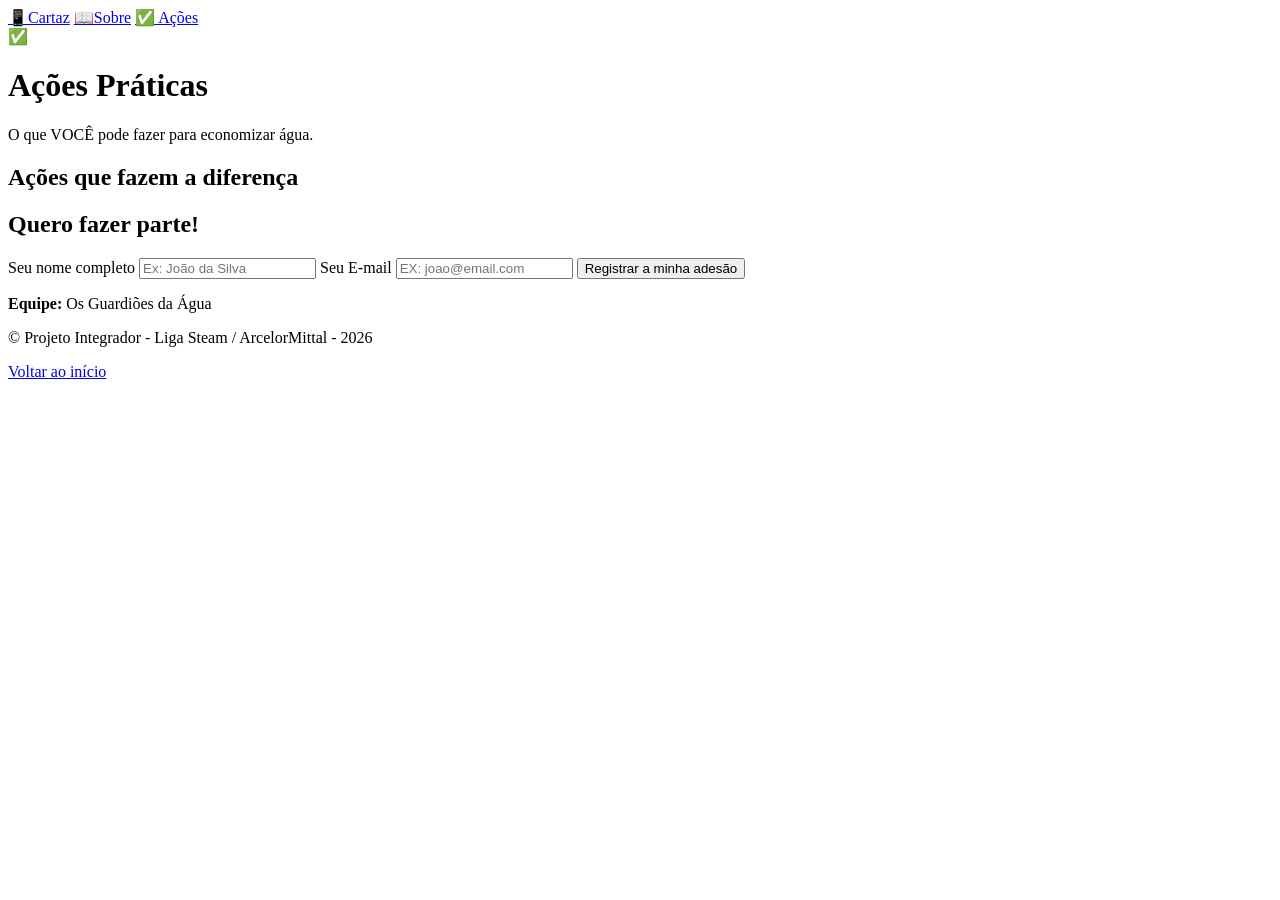
==== acoes.html @ 2d96da13 "Feat: criação página ações" ====
<!DOCTYPE html>
<html lang="pt-BR">
<head>
    <meta charset="UTF-8">
    <meta name="viewport" content="width=device-width, initial-scale=1.0">
    <title>Ações Práticas | O que você pode fazer</title>
    <link rel="icon" href="data:image/svg+xml, <svg xmlns='http://www.w3.org/2000/svg' viewBox='0 0 100 100'><text y='0.9em' font-size='90'>🧐</text></svg>">
</head>
<body>
    <header>
        <nav>
            <a href="index.html">📱Cartaz</a>
            <a href="sobre.html">📖Sobre</a>
            <a href="acoes.html">✅ Ações</a>
        </nav>
        <div>✅</div>
        <h1>Ações Práticas</h1>
        <p>O que VOCÊ pode fazer para economizar água.</p>
    </header>

    <main>
        <section>
            <h2>Ações que fazem a diferença</h2>
            <div>
            </div>
        </section>

        <section>
            <div>
                <h2>Quero fazer parte!</h2>
                <form action="">

                    <label for="nome">Seu nome completo</label>
                    <input type="text" id="nome" required placeholder="Ex: João da Silva">

                    <label for="email">Seu E-mail</label>
                    <input type="email" id="email" required placeholder="EX: joao@email.com">

                    <button type="submit">Registrar a minha adesão</button>

                </form>
            </div>
        </section>

    </main>
    
    <footer>
        <p><strong>Equipe:</strong> Os Guardiões da Água</p>
        <p>&copy; Projeto Integrador - Liga Steam / ArcelorMittal -  2026</p>
        <a href="#">Voltar ao início</a>
    </footer>
</body>
</html>
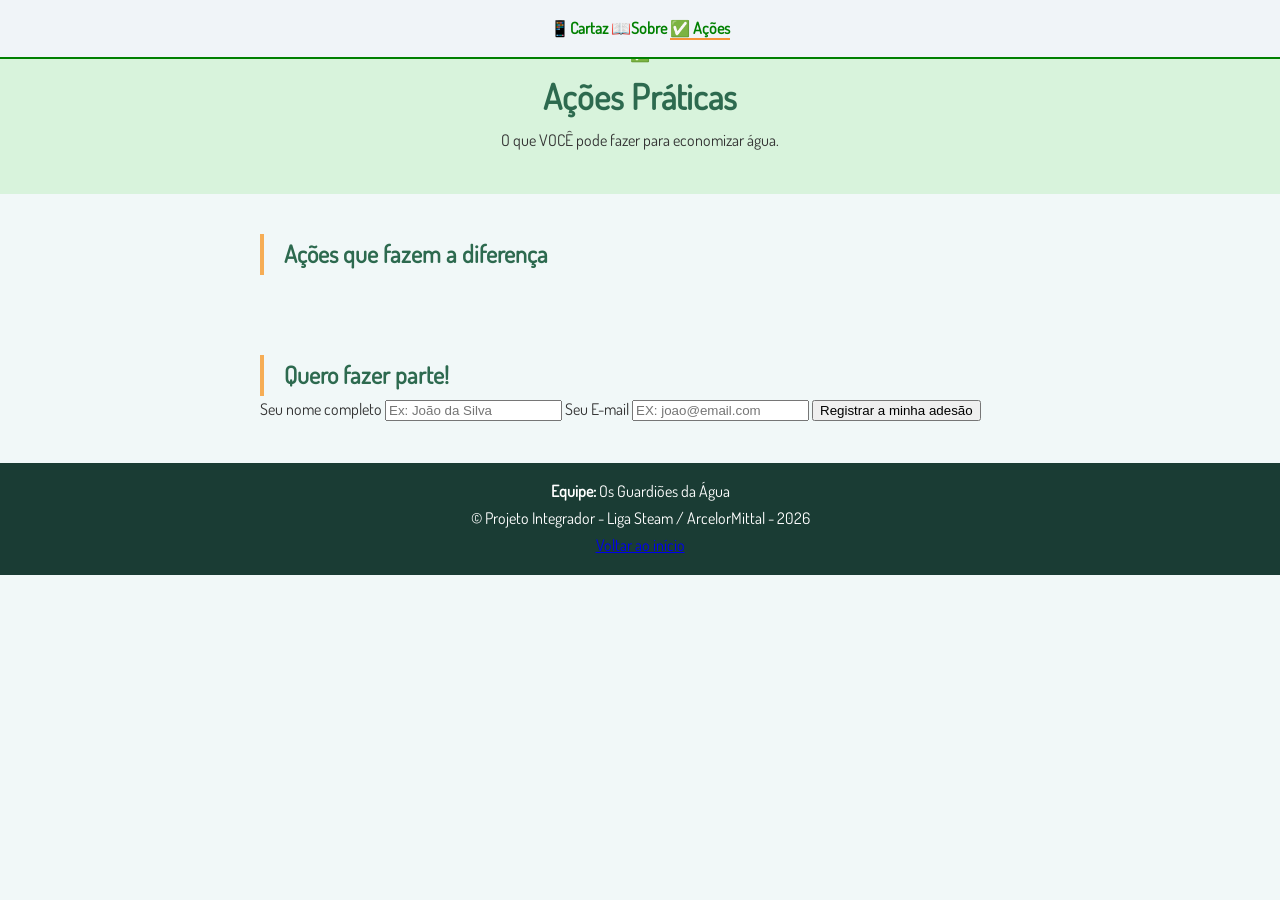
==== commit 8d437600: "style: Home e página de sobre" ====
--- a/acoes.html
+++ b/acoes.html
@@ -4,14 +4,16 @@
     <meta charset="UTF-8">
     <meta name="viewport" content="width=device-width, initial-scale=1.0">
     <title>Ações Práticas | O que você pode fazer</title>
+    <link rel="stylesheet" href="/assets/css/style.css">
+
     <link rel="icon" href="data:image/svg+xml, <svg xmlns='http://www.w3.org/2000/svg' viewBox='0 0 100 100'><text y='0.9em' font-size='90'>🧐</text></svg>">
 </head>
 <body>
     <header>
-        <nav>
+        <nav class="menu-navegacao">
             <a href="index.html">📱Cartaz</a>
             <a href="sobre.html">📖Sobre</a>
-            <a href="acoes.html">✅ Ações</a>
+            <a href="acoes.html" class="ativo">✅ Ações</a>
         </nav>
         <div>✅</div>
         <h1>Ações Práticas</h1>
--- a/assets/css/style.css
+++ b/assets/css/style.css
@@ -0,0 +1,121 @@
+@font-face {
+    font-family: "Dosis";
+    src: url(/assets/fonts/Dosis-VariableFont_wght.ttf) format("truetype");
+    font-weight: normal;
+}
+
+* {
+    margin: 0px;
+    box-sizing: border-box;
+}
+
+body{
+    font-family: 'Dosis';
+    color: #333333;
+    background-color: rgb(241, 248, 248);
+    line-height: 1.7;
+}
+
+header{
+    background-color: #d8f3dc;
+    text-align: center;
+    padding: 40px 20px;
+}
+
+.menu-navegacao{
+    background-color: #f0f4f8;
+    padding: 15px;
+    border-bottom: 2px solid green;
+    position: fixed;
+    top: 0;
+    left: 0;
+    width: 100vw;
+    z-index: 100;
+}
+
+.menu-navegacao a{
+    margin: 0;
+    color: green;
+    text-decoration: none;
+    font-weight: bold;
+    transition: 0.5s;
+}
+
+.menu-navegacao a:hover, .ativo{
+    border-bottom: 2px solid #f69337;
+}
+
+.emoji{
+    font-size: 80px;
+    margin-bottom: 10px;
+}
+
+h1{
+    color: #2d6a4f;
+    font-size: 2.2em;
+    margin: 0px 10px;
+}
+
+/* ----------- MAIN ----------- */
+
+section{
+    padding: 40px 20px;
+    max-width: 800px;
+    margin: 0 auto;
+}
+
+.secao-cinza{
+    background-color: #ffffff;
+    max-width: 100%;
+}
+
+.container-central{
+    max-width: 800px;
+    margin: 0 auto;
+}
+
+h2{
+    color: #2d6a4f;
+    border-left: 4px solid #f6ad55;
+    padding-left: 20px;
+}
+
+/* lista e itens da lista */ 
+ul{
+    list-style: none;
+    padding: 0;
+    margin-top: 15px;
+}
+
+li{
+    background-color: #e6f4ea;
+    padding: 12px 18px;
+    margin-bottom: 8px;
+    border-radius: 8px;
+    border-left: 5px solid #2d6a4f;
+}
+
+footer{
+    background-color: #1a3c34;
+    color: white;
+    text-align: center;
+    cursor: default;
+    padding: 15px;
+}
+
+.botao{
+    display: inline-block;
+    background-color: #f69337;
+    color: black;
+    padding: 10px 20px;
+    border-radius: 30px;
+    text-decoration: none;
+    font-weight: bold;
+    margin: 15px 0;
+}
+
+span{
+    font-weight: bold;
+    font-size: 15px;
+    color: #326d0d;
+}
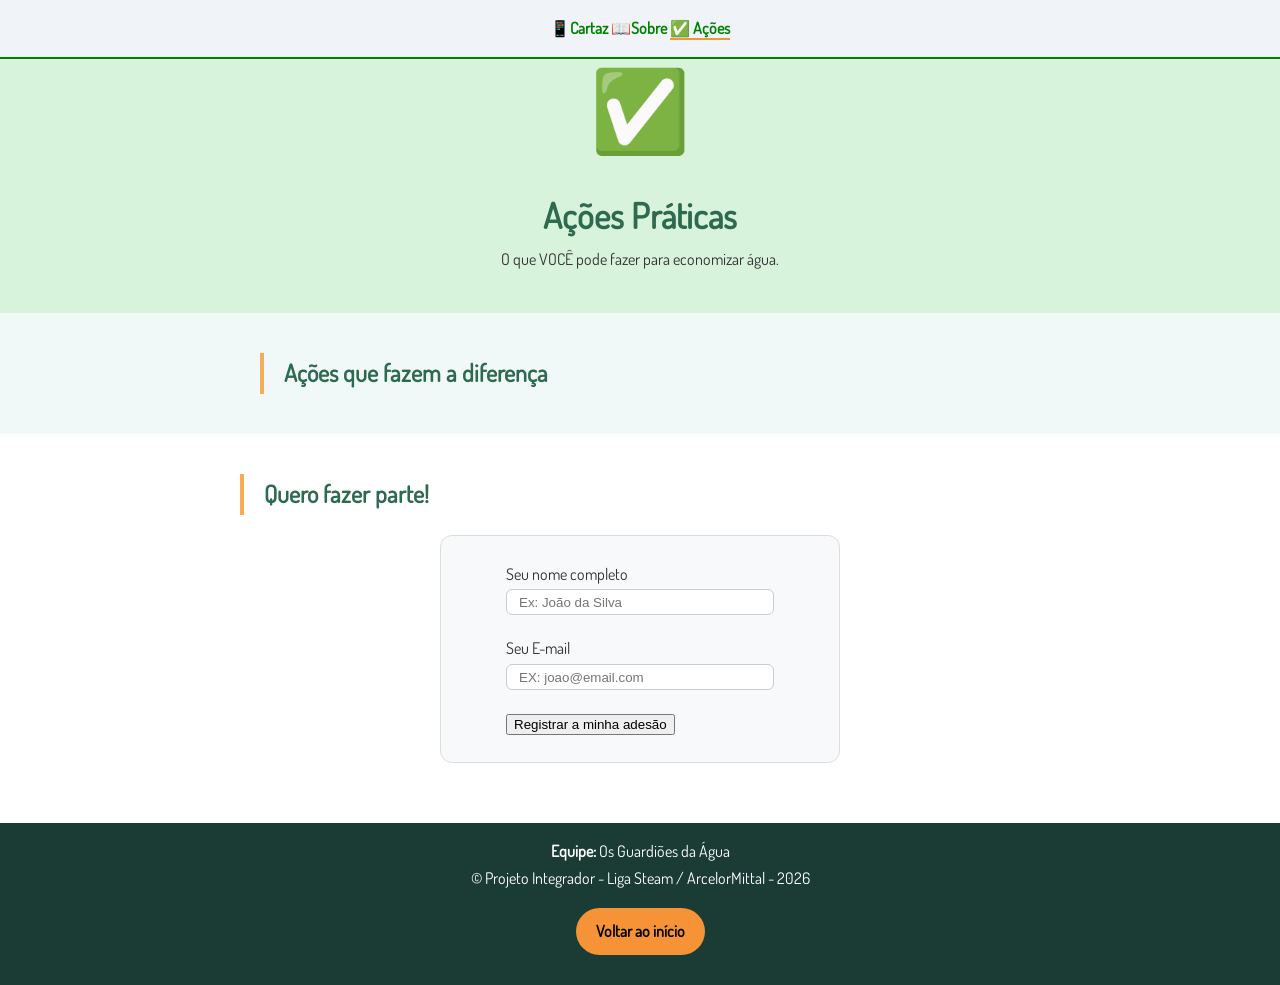
==== commit e2a4b4c9: "feat: criando arrays de objetos" ====
--- a/acoes.html
+++ b/acoes.html
@@ -5,6 +5,8 @@
     <meta name="viewport" content="width=device-width, initial-scale=1.0">
     <title>Ações Práticas | O que você pode fazer</title>
     <link rel="stylesheet" href="/assets/css/style.css">
+        <script src="/assets/js/script.js" defer></script>
+
 
     <link rel="icon" href="data:image/svg+xml, <svg xmlns='http://www.w3.org/2000/svg' viewBox='0 0 100 100'><text y='0.9em' font-size='90'>🧐</text></svg>">
 </head>
@@ -15,7 +17,7 @@
             <a href="sobre.html">📖Sobre</a>
             <a href="acoes.html" class="ativo">✅ Ações</a>
         </nav>
-        <div>✅</div>
+        <div class="emoji" role="img" aria-label="Ações práticas">✅</div>
         <h1>Ações Práticas</h1>
         <p>O que VOCÊ pode fazer para economizar água.</p>
     </header>
@@ -23,14 +25,14 @@
     <main>
         <section>
             <h2>Ações que fazem a diferença</h2>
-            <div>
+            <div class="lista-acoes" id="container-acoes">
             </div>
         </section>
 
-        <section>
-            <div>
+        <section class="secao-cinza">
+            <div class="container-central">
                 <h2>Quero fazer parte!</h2>
-                <form action="">
+                <form class="formulario" id="formulario-adesao" action="">
 
                     <label for="nome">Seu nome completo</label>
                     <input type="text" id="nome" required placeholder="Ex: João da Silva">
@@ -49,7 +51,7 @@
     <footer>
         <p><strong>Equipe:</strong> Os Guardiões da Água</p>
         <p>&copy; Projeto Integrador - Liga Steam / ArcelorMittal -  2026</p>
-        <a href="#">Voltar ao início</a>
+        <a href="#" class="botao">Voltar ao início</a>
     </footer>
 </body>
 </html>
--- a/assets/css/style.css
+++ b/assets/css/style.css
@@ -119,3 +119,25 @@
     font-size: 15px;
     color: #326d0d;
 }
+
+.lista-acoes{
+    display: grid;
+}
+
+.formulario{
+    max-width: 400px;
+    margin: 20px auto;
+    padding: 25px 65px;
+    background-color: #f8f9fa;
+    border-radius: 12px;
+    border: 1px solid #ddd;
+}
+
+.formulario input{
+    width: 100%;
+    padding: 12px;
+    margin-bottom: 20px;
+    border: 1px solid #ccc;
+    border-radius: 6px;
+    height: 15px;
+}
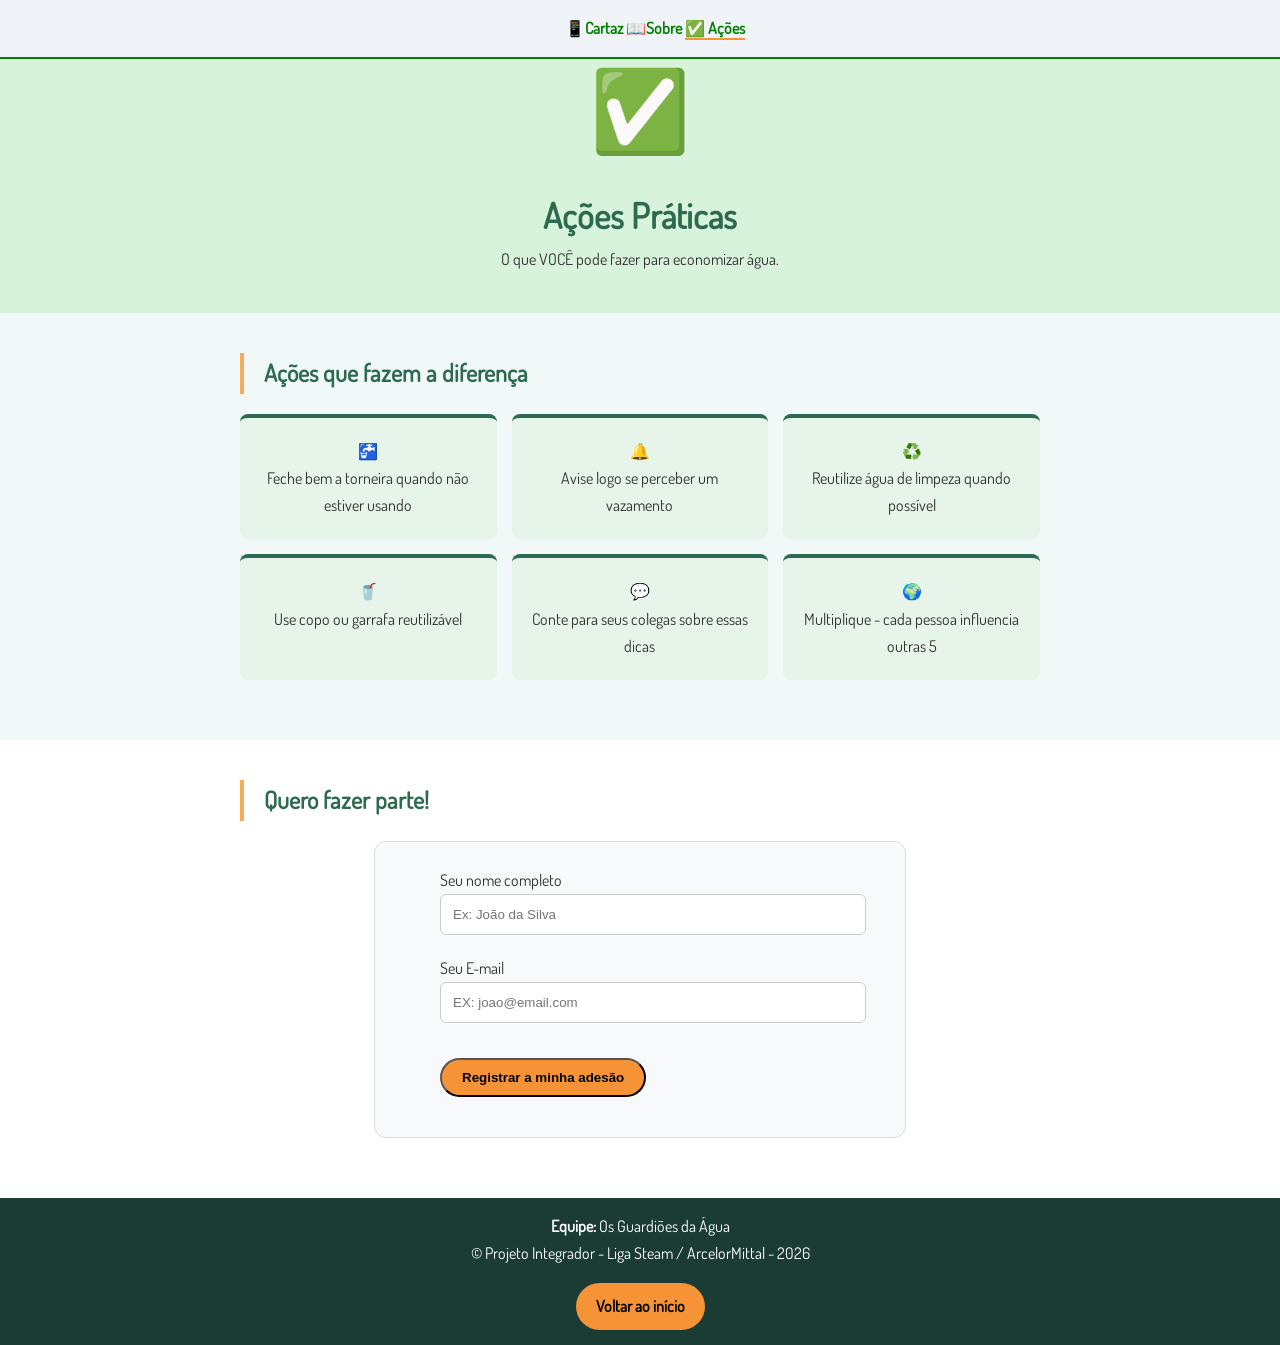
==== commit a4841299: "fim layout obrigatório" ====
--- a/acoes.html
+++ b/acoes.html
@@ -32,7 +32,7 @@
         <section class="secao-cinza">
             <div class="container-central">
                 <h2>Quero fazer parte!</h2>
-                <form class="formulario" id="formulario-adesao" action="">
+                <form class="formulario" id="formulario-adesao" action="" novalidate>
 
                     <label for="nome">Seu nome completo</label>
                     <input type="text" id="nome" required placeholder="Ex: João da Silva">
@@ -40,8 +40,8 @@
                     <label for="email">Seu E-mail</label>
                     <input type="email" id="email" required placeholder="EX: joao@email.com">
 
-                    <button type="submit">Registrar a minha adesão</button>
-
+                    <button type="submit" class="botao">Registrar a minha adesão</button>
+                    <p class="mensagem-retorno" id="mensagem-retorno"></p>
                 </form>
             </div>
         </section>
--- a/assets/css/style.css
+++ b/assets/css/style.css
@@ -4,9 +4,15 @@
     font-weight: normal;
 }
 
+/* RESET CSS */
 * {
     margin: 0px;
-    box-sizing: border-box;
+    /*box-sizing: border-box;*/
+}
+
+/* BODY */
+html {
+    height: 100%;
 }
 
 body{
@@ -57,6 +63,15 @@
 }
 
 /* ----------- MAIN ----------- */
+main{
+    flex: 1;
+}
+
+.container-central{
+    max-width: 800px;
+    margin: 0 auto;
+
+}
 
 section{
     padding: 40px 20px;
@@ -100,7 +115,8 @@
     color: white;
     text-align: center;
     cursor: default;
-    padding: 15px;
+    padding-top: 15px;
+    bottom: 0;
 }
 
 .botao{
@@ -119,11 +135,6 @@
     font-size: 15px;
     color: #326d0d;
 }
-
-.lista-acoes{
-    display: grid;
-}
-
 .formulario{
     max-width: 400px;
     margin: 20px auto;
@@ -140,4 +151,25 @@
     border: 1px solid #ccc;
     border-radius: 6px;
     height: 15px;
+}
+
+.lista-acoes{
+    display: grid;
+    grid-template-columns: repeat(auto-fit, minmax(250px, 1fr));
+    gap: 15px;
+    margin: 20px 0;
+}
+
+.acao-item{
+    background-color: #e6f4ea;
+    padding: 20px;
+    border-radius: 8px;
+    border-top: 4px solid #2d6a4f;
+    text-align: center;
+    transition: transform 0.3s;
+}
+
+.acao-item:hover{
+    transform: translateY(-5px);
+
 }
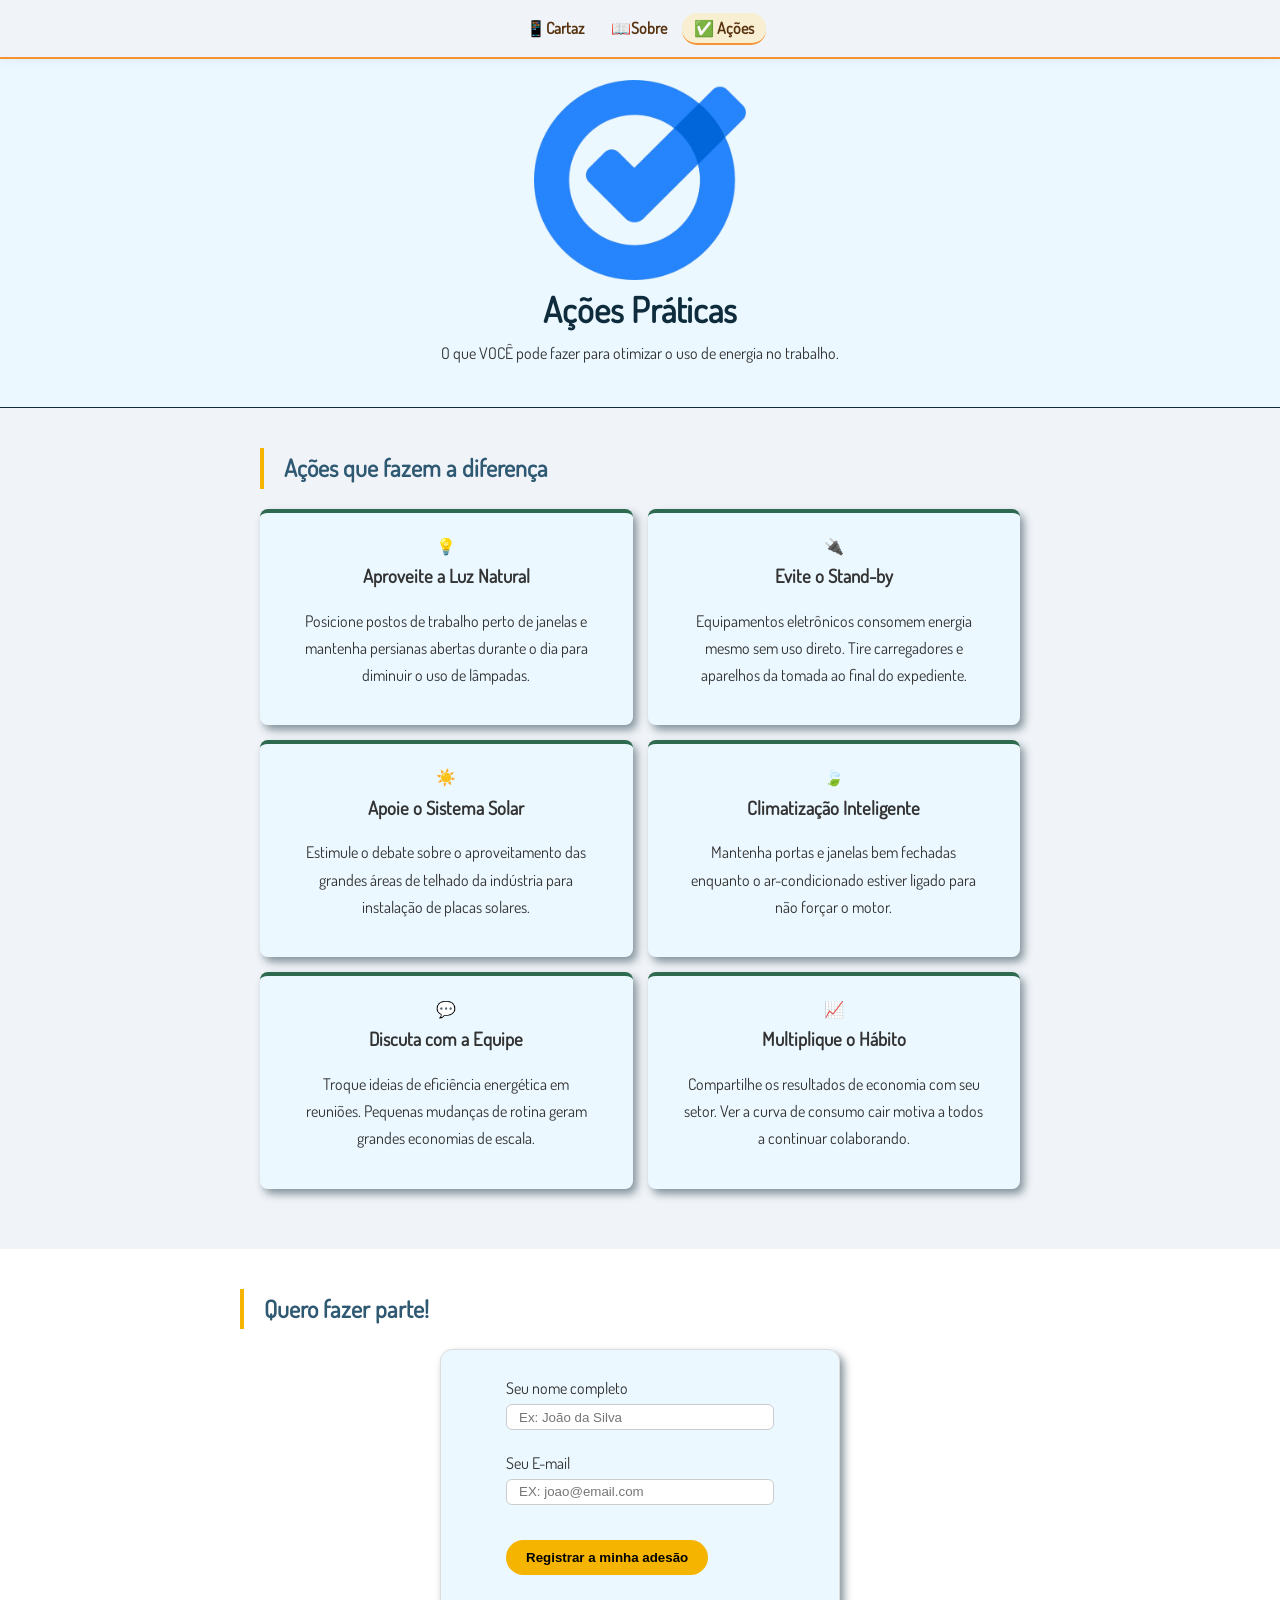
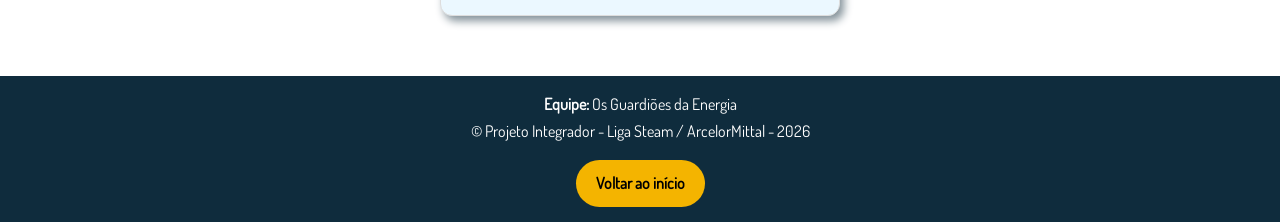
==== commit b7583c06: "alterações de estilo" ====
--- a/acoes.html
+++ b/acoes.html
@@ -5,10 +5,8 @@
     <meta name="viewport" content="width=device-width, initial-scale=1.0">
     <title>Ações Práticas | O que você pode fazer</title>
     <link rel="stylesheet" href="/assets/css/style.css">
-        <script src="/assets/js/script.js" defer></script>
-
-
-    <link rel="icon" href="data:image/svg+xml, <svg xmlns='http://www.w3.org/2000/svg' viewBox='0 0 100 100'><text y='0.9em' font-size='90'>🧐</text></svg>">
+    <script src="/assets/js/script.js" defer></script>
+    <link rel="shortcut icon" href="/assets/img/favicon.ico" type="image/x-icon">
 </head>
 <body>
     <header>
@@ -17,9 +15,11 @@
             <a href="sobre.html">📖Sobre</a>
             <a href="acoes.html" class="ativo">✅ Ações</a>
         </nav>
-        <div class="emoji" role="img" aria-label="Ações práticas">✅</div>
+        <div class="img">
+            <img src="/assets/img/action.png" alt="Ações">
+        </div>
         <h1>Ações Práticas</h1>
-        <p>O que VOCÊ pode fazer para economizar água.</p>
+        <p>O que VOCÊ pode fazer para otimizar o uso de energia no trabalho.</p>
     </header>
 
     <main>
@@ -49,7 +49,7 @@
     </main>
     
     <footer>
-        <p><strong>Equipe:</strong> Os Guardiões da Água</p>
+        <p><strong>Equipe:</strong> Os Guardiões da Energia</p>
         <p>&copy; Projeto Integrador - Liga Steam / ArcelorMittal -  2026</p>
         <a href="#" class="botao">Voltar ao início</a>
     </footer>
--- a/assets/css/style.css
+++ b/assets/css/style.css
@@ -7,7 +7,7 @@
 /* RESET CSS */
 * {
     margin: 0px;
-    /*box-sizing: border-box;*/
+    box-sizing: border-box;
 }
 
 /* BODY */
@@ -18,12 +18,14 @@
 body{
     font-family: 'Dosis';
     color: #333333;
-    background-color: rgb(241, 248, 248);
+    background-color: #f0f4f8;
     line-height: 1.7;
+    padding-top: 40px;
 }
 
 header{
-    background-color: #d8f3dc;
+    background-color: #ebf8ff;
+    border-bottom: 1px solid #0f2c3d;
     text-align: center;
     padding: 40px 20px;
 }
@@ -31,42 +33,46 @@
 .menu-navegacao{
     background-color: #f0f4f8;
     padding: 15px;
-    border-bottom: 2px solid green;
+    border-bottom: 2px solid #f69337;
     position: fixed;
     top: 0;
     left: 0;
-    width: 100vw;
+    width: 100%;
     z-index: 100;
+    gap: 25px;
+    box-shadow: 0 2px 10px #0000000d;
 }
 
 .menu-navegacao a{
     margin: 0;
-    color: green;
+    color: #573310;
     text-decoration: none;
     font-weight: bold;
-    transition: 0.5s;
+    padding: 5px 12px;
+    border-radius: 15px;
+    transition: 0.3s;
 }
 
 .menu-navegacao a:hover, .ativo{
+    background-color: #f8eed1;
+    color: #573310;
     border-bottom: 2px solid #f69337;
 }
 
-.emoji{
-    font-size: 80px;
-    margin-bottom: 10px;
+.img{
+    height: 200px;
+    width: auto; 
+    display: flex;
+    justify-content: center;
 }
 
 h1{
-    color: #2d6a4f;
+    color: #0f2c3d;
     font-size: 2.2em;
     margin: 0px 10px;
 }
 
 /* ----------- MAIN ----------- */
-main{
-    flex: 1;
-}
-
 .container-central{
     max-width: 800px;
     margin: 0 auto;
@@ -90,8 +96,8 @@
 }
 
 h2{
-    color: #2d6a4f;
-    border-left: 4px solid #f6ad55;
+    color: #2f5972;
+    border-left: 4px solid #f4b400;
     padding-left: 20px;
 }
 
@@ -103,15 +109,15 @@
 }
 
 li{
-    background-color: #e6f4ea;
+    background-color: #ebf8ff;
     padding: 12px 18px;
     margin-bottom: 8px;
     border-radius: 8px;
-    border-left: 5px solid #2d6a4f;
+    border-left: 5px solid #0f2c3d;
 }
 
 footer{
-    background-color: #1a3c34;
+    background-color: #0f2c3d;
     color: white;
     text-align: center;
     cursor: default;
@@ -121,8 +127,9 @@
 
 .botao{
     display: inline-block;
-    background-color: #f69337;
+    background-color: #f4b400;
     color: black;
+    border: 0;
     padding: 10px 20px;
     border-radius: 30px;
     text-decoration: none;
@@ -133,15 +140,16 @@
 span{
     font-weight: bold;
     font-size: 15px;
-    color: #326d0d;
+    color: #573310;
 }
 .formulario{
     max-width: 400px;
     margin: 20px auto;
     padding: 25px 65px;
-    background-color: #f8f9fa;
+    background-color: #ebf8ff;
     border-radius: 12px;
     border: 1px solid #ddd;
+    box-shadow: 4px 5px 8px 0px #84929a;
 }
 
 .formulario input{
@@ -161,15 +169,19 @@
 }
 
 .acao-item{
-    background-color: #e6f4ea;
+    background-color: #ebf8ff;
     padding: 20px;
     border-radius: 8px;
     border-top: 4px solid #2d6a4f;
+    box-shadow: 4px 5px 8px 0px #84929a;
     text-align: center;
     transition: transform 0.3s;
 }
 
 .acao-item:hover{
     transform: translateY(-5px);
+}
 
+.acao-texto{
+    margin: 16px;
 }
